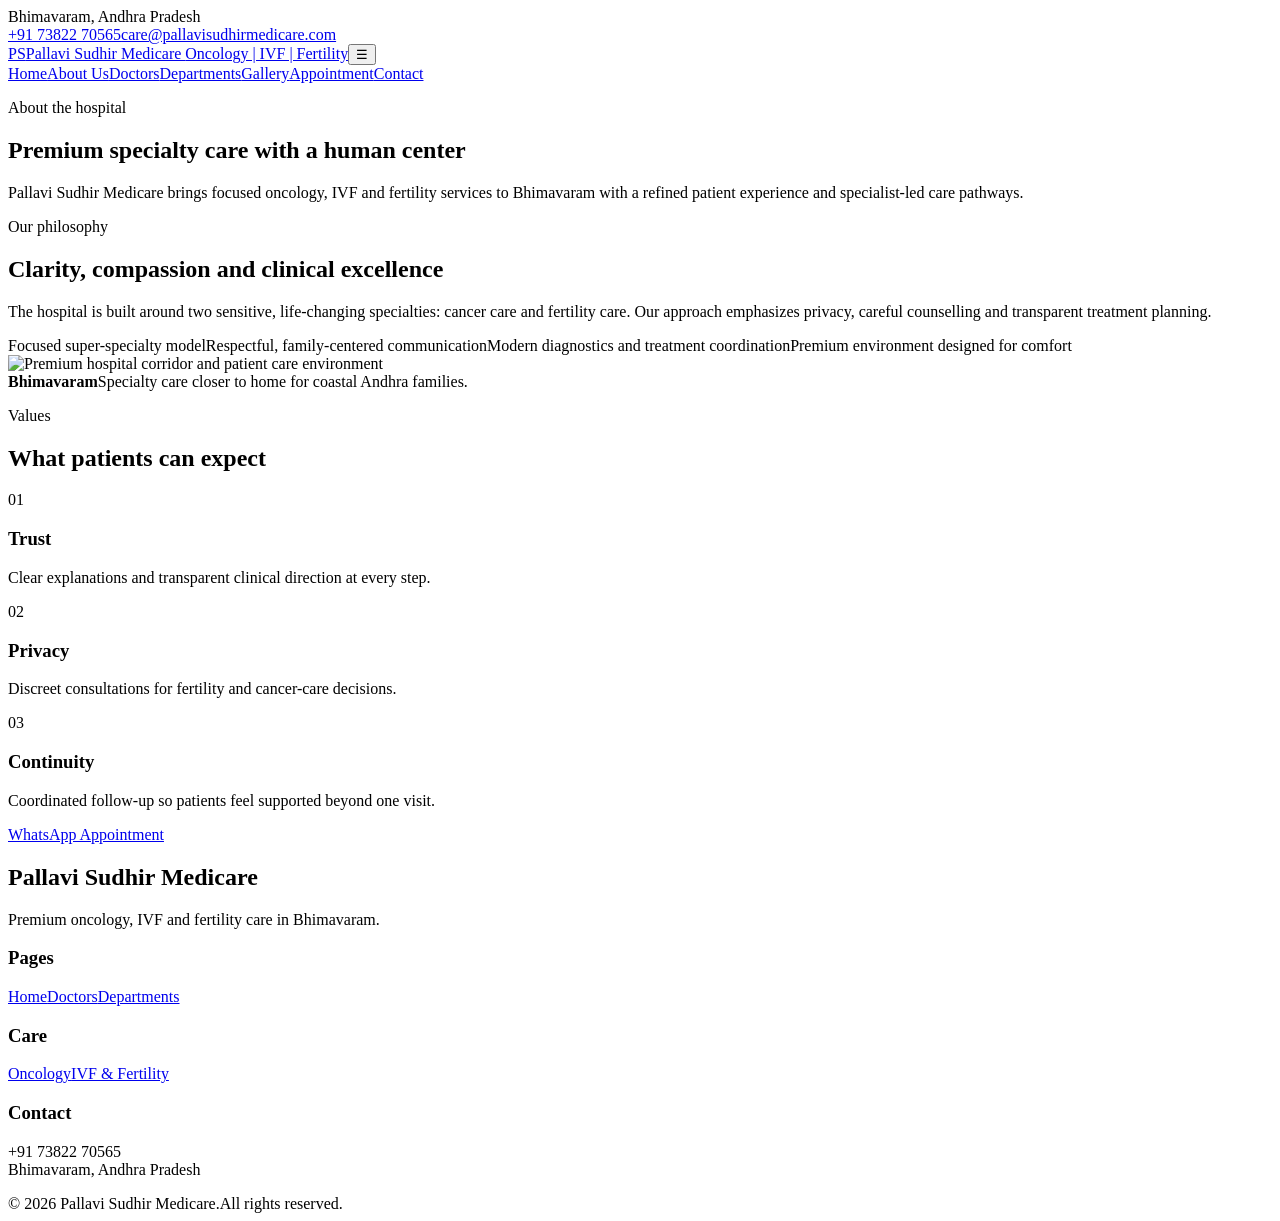
==== about.html @ 3f9d1e71 "Add files via upload" ====
<!doctype html>
<html lang="en">
<head>
  <meta charset="utf-8">
  <meta name="viewport" content="width=device-width, initial-scale=1">
  <title>About Us | Pallavi Sudhir Medicare</title>
  <meta name="description" content="Learn about Pallavi Sudhir Medicare, a premium oncology, IVF and fertility hospital in Bhimavaram, Andhra Pradesh.">
  <link rel="preconnect" href="https://fonts.googleapis.com">
  <link rel="preconnect" href="https://fonts.gstatic.com" crossorigin>
  <link href="https://fonts.googleapis.com/css2?family=Inter:wght@400;600;700;800;900&family=Playfair+Display:wght@700;800&display=swap" rel="stylesheet">
  <link rel="stylesheet" href="assets/css/styles.css">
</head>
<body>
  <header class="topbar"><div class="container"><span>Bhimavaram, Andhra Pradesh</span><div class="topbar-links"><a href="tel:+917382270565">+91 73822 70565</a><a href="mailto:care@pallavisudhirmedicare.com">care@pallavisudhirmedicare.com</a></div></div></header>
  <nav class="nav"><div class="container"><a class="brand" href="index.html"><span class="brand-mark">PS</span><span class="brand-name">Pallavi Sudhir Medicare <span class="brand-line">Oncology | IVF | Fertility</span></span></a><button class="menu-toggle" type="button" aria-expanded="false" aria-label="Open menu">☰</button><div class="nav-links"><a href="index.html">Home</a><a class="active" href="about.html">About Us</a><a href="doctors.html">Doctors</a><a href="departments.html">Departments</a><a href="gallery.html">Gallery</a><a href="appointment.html">Appointment</a><a href="contact.html">Contact</a></div></div></nav>
  <main>
    <section class="page-hero"><div class="container"><p class="section-kicker">About the hospital</p><h1>Premium specialty care with a human center</h1><p class="lead">Pallavi Sudhir Medicare brings focused oncology, IVF and fertility services to Bhimavaram with a refined patient experience and specialist-led care pathways.</p></div></section>
    <section class="section">
      <div class="container split">
        <div>
          <p class="section-kicker">Our philosophy</p>
          <h2>Clarity, compassion and clinical excellence</h2>
          <p class="lead">The hospital is built around two sensitive, life-changing specialties: cancer care and fertility care. Our approach emphasizes privacy, careful counselling and transparent treatment planning.</p>
          <div class="feature-list"><span>Focused super-specialty model</span><span>Respectful, family-centered communication</span><span>Modern diagnostics and treatment coordination</span><span>Premium environment designed for comfort</span></div>
        </div>
        <div class="image-stack"><img src="https://images.unsplash.com/photo-1519494026892-80bbd2d6fd0d?auto=format&fit=crop&w=1100&q=85" alt="Premium hospital corridor and patient care environment"><div class="floating-panel"><strong>Bhimavaram</strong><span>Specialty care closer to home for coastal Andhra families.</span></div></div>
      </div>
    </section>
    <section class="section section-soft"><div class="container"><div class="section-head"><div><p class="section-kicker">Values</p><h2>What patients can expect</h2></div></div><div class="grid-3"><article class="card service-card"><div class="icon">01</div><h3>Trust</h3><p>Clear explanations and transparent clinical direction at every step.</p></article><article class="card service-card"><div class="icon">02</div><h3>Privacy</h3><p>Discreet consultations for fertility and cancer-care decisions.</p></article><article class="card service-card"><div class="icon">03</div><h3>Continuity</h3><p>Coordinated follow-up so patients feel supported beyond one visit.</p></article></div></div></section>
  </main>
  <a class="btn whatsapp-float" href="https://wa.me/917382270565?text=Hello%20Pallavi%20Sudhir%20Medicare%2C%20I%20would%20like%20to%20book%20an%20appointment.">WhatsApp Appointment</a>
  <footer class="footer"><div class="container"><div class="footer-grid"><div><h2>Pallavi Sudhir Medicare</h2><p>Premium oncology, IVF and fertility care in Bhimavaram.</p></div><div><h3>Pages</h3><a href="index.html">Home</a><a href="doctors.html">Doctors</a><a href="departments.html">Departments</a></div><div><h3>Care</h3><a href="departments.html#oncology">Oncology</a><a href="departments.html#fertility">IVF & Fertility</a></div><div><h3>Contact</h3><p>+91 73822 70565<br>Bhimavaram, Andhra Pradesh</p></div></div><div class="footer-bottom"><span>© 2026 Pallavi Sudhir Medicare.</span><span>All rights reserved.</span></div></div></footer>
  <script src="assets/js/main.js"></script>
</body>
</html>
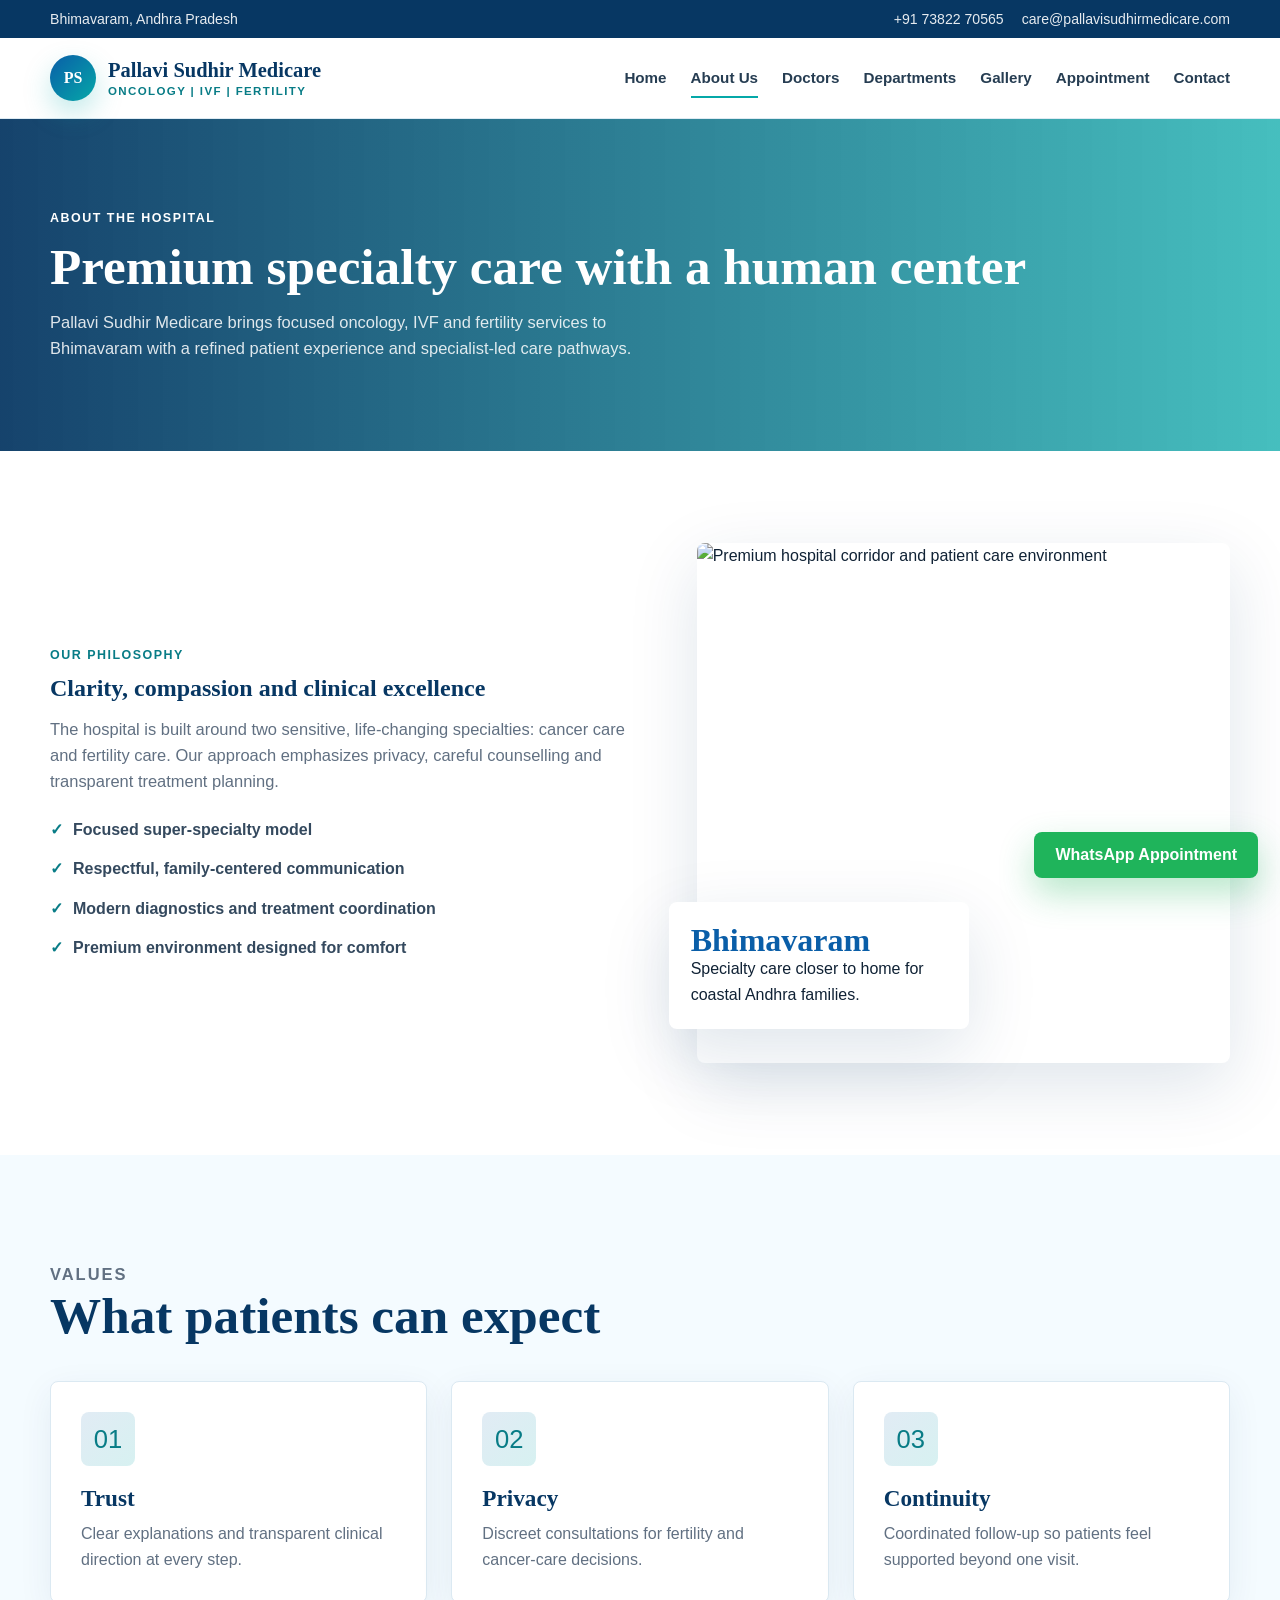
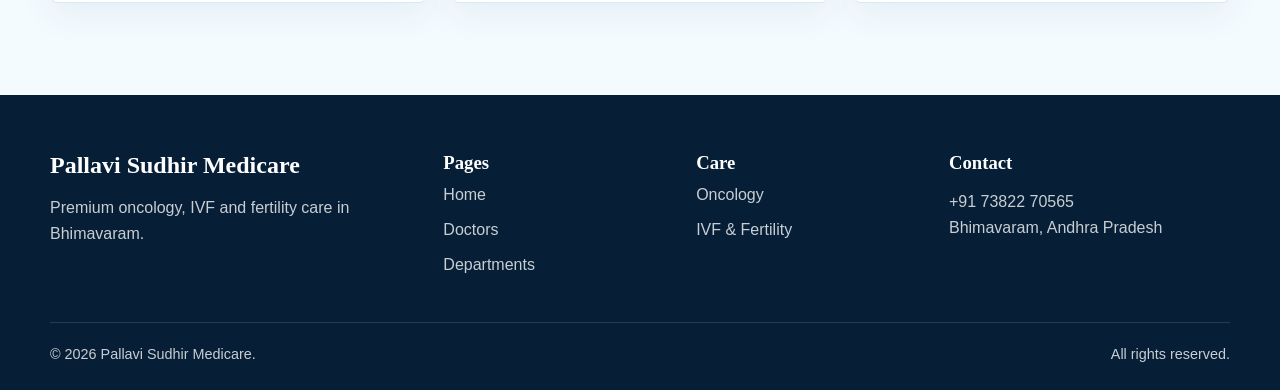
==== commit 6741e571: "Update about.html" ====
--- a/about.html
+++ b/about.html
@@ -8,7 +8,7 @@
   <link rel="preconnect" href="https://fonts.googleapis.com">
   <link rel="preconnect" href="https://fonts.gstatic.com" crossorigin>
   <link href="https://fonts.googleapis.com/css2?family=Inter:wght@400;600;700;800;900&family=Playfair+Display:wght@700;800&display=swap" rel="stylesheet">
-  <link rel="stylesheet" href="assets/css/styles.css">
+  <link rel="stylesheet" href="styles.css">
 </head>
 <body>
   <header class="topbar"><div class="container"><span>Bhimavaram, Andhra Pradesh</span><div class="topbar-links"><a href="tel:+917382270565">+91 73822 70565</a><a href="mailto:care@pallavisudhirmedicare.com">care@pallavisudhirmedicare.com</a></div></div></header>
@@ -30,6 +30,6 @@
   </main>
   <a class="btn whatsapp-float" href="https://wa.me/917382270565?text=Hello%20Pallavi%20Sudhir%20Medicare%2C%20I%20would%20like%20to%20book%20an%20appointment.">WhatsApp Appointment</a>
   <footer class="footer"><div class="container"><div class="footer-grid"><div><h2>Pallavi Sudhir Medicare</h2><p>Premium oncology, IVF and fertility care in Bhimavaram.</p></div><div><h3>Pages</h3><a href="index.html">Home</a><a href="doctors.html">Doctors</a><a href="departments.html">Departments</a></div><div><h3>Care</h3><a href="departments.html#oncology">Oncology</a><a href="departments.html#fertility">IVF & Fertility</a></div><div><h3>Contact</h3><p>+91 73822 70565<br>Bhimavaram, Andhra Pradesh</p></div></div><div class="footer-bottom"><span>© 2026 Pallavi Sudhir Medicare.</span><span>All rights reserved.</span></div></div></footer>
-  <script src="assets/js/main.js"></script>
+  <script src="main.js"></script>
 </body>
 </html>
--- a/styles.css
+++ b/styles.css
@@ -0,0 +1,799 @@
+:root {
+  --navy: #073763;
+  --blue: #0a5ea8;
+  --teal: #05a8a8;
+  --teal-dark: #087c86;
+  --ink: #102235;
+  --muted: #617082;
+  --line: #dbe9f2;
+  --soft: #f4fbff;
+  --white: #ffffff;
+  --gold: #c89a42;
+  --shadow: 0 22px 70px rgba(7, 55, 99, 0.13);
+  --radius: 8px;
+  --max: 1180px;
+}
+
+* { box-sizing: border-box; }
+
+html {
+  scroll-behavior: smooth;
+}
+
+body {
+  margin: 0;
+  font-family: Inter, Arial, sans-serif;
+  color: var(--ink);
+  background: var(--white);
+  line-height: 1.6;
+}
+
+img {
+  display: block;
+  max-width: 100%;
+}
+
+a {
+  color: inherit;
+  text-decoration: none;
+}
+
+.container {
+  width: min(var(--max), calc(100% - 40px));
+  margin: 0 auto;
+}
+
+.topbar {
+  background: var(--navy);
+  color: rgba(255, 255, 255, 0.9);
+  font-size: 0.88rem;
+}
+
+.topbar .container,
+.nav .container {
+  display: flex;
+  align-items: center;
+  justify-content: space-between;
+  gap: 18px;
+}
+
+.topbar .container {
+  min-height: 38px;
+}
+
+.topbar-links {
+  display: flex;
+  gap: 18px;
+  flex-wrap: wrap;
+}
+
+.nav {
+  position: sticky;
+  top: 0;
+  z-index: 30;
+  background: rgba(255, 255, 255, 0.95);
+  backdrop-filter: blur(16px);
+  border-bottom: 1px solid rgba(219, 233, 242, 0.9);
+}
+
+.brand {
+  display: flex;
+  align-items: center;
+  gap: 12px;
+  min-height: 76px;
+}
+
+.brand-mark {
+  width: 46px;
+  height: 46px;
+  display: grid;
+  place-items: center;
+  border-radius: 50%;
+  color: var(--white);
+  font-family: "Playfair Display", Georgia, serif;
+  font-weight: 700;
+  background: linear-gradient(135deg, var(--blue), var(--teal));
+  box-shadow: 0 12px 28px rgba(5, 168, 168, 0.25);
+}
+
+.brand-name {
+  font-family: "Playfair Display", Georgia, serif;
+  font-size: 1.28rem;
+  font-weight: 700;
+  line-height: 1.1;
+  color: var(--navy);
+}
+
+.brand-line {
+  display: block;
+  color: var(--teal-dark);
+  font-family: Inter, Arial, sans-serif;
+  font-size: 0.72rem;
+  font-weight: 700;
+  letter-spacing: 0.12em;
+  text-transform: uppercase;
+  margin-top: 3px;
+}
+
+.nav-links {
+  display: flex;
+  align-items: center;
+  gap: 24px;
+  font-weight: 700;
+  font-size: 0.95rem;
+  color: #263d52;
+}
+
+.nav-links a {
+  padding: 28px 0;
+  position: relative;
+}
+
+.nav-links a::after {
+  content: "";
+  position: absolute;
+  left: 0;
+  right: 0;
+  bottom: 20px;
+  height: 2px;
+  transform: scaleX(0);
+  transform-origin: left;
+  background: var(--teal);
+  transition: transform 180ms ease;
+}
+
+.nav-links a:hover::after,
+.nav-links a.active::after {
+  transform: scaleX(1);
+}
+
+.menu-toggle {
+  display: none;
+  width: 42px;
+  height: 42px;
+  border: 1px solid var(--line);
+  border-radius: var(--radius);
+  background: var(--white);
+  color: var(--navy);
+  font-size: 1.35rem;
+}
+
+.btn {
+  display: inline-flex;
+  align-items: center;
+  justify-content: center;
+  gap: 10px;
+  min-height: 46px;
+  padding: 0 20px;
+  border-radius: var(--radius);
+  border: 1px solid transparent;
+  font-weight: 800;
+  cursor: pointer;
+  transition: transform 180ms ease, box-shadow 180ms ease, background 180ms ease;
+}
+
+.btn:hover {
+  transform: translateY(-1px);
+  box-shadow: 0 14px 30px rgba(7, 55, 99, 0.16);
+}
+
+.btn-primary {
+  background: linear-gradient(135deg, var(--blue), var(--teal));
+  color: var(--white);
+}
+
+.btn-light {
+  background: var(--white);
+  color: var(--navy);
+  border-color: rgba(255, 255, 255, 0.5);
+}
+
+.btn-outline {
+  border-color: var(--line);
+  color: var(--navy);
+  background: var(--white);
+}
+
+.hero {
+  position: relative;
+  min-height: 680px;
+  display: grid;
+  align-items: center;
+  overflow: hidden;
+  color: var(--white);
+  background:
+    linear-gradient(90deg, rgba(5, 39, 73, 0.94), rgba(5, 69, 104, 0.78) 42%, rgba(5, 168, 168, 0.25)),
+    url("https://images.unsplash.com/photo-1631217872822-7a7584bc6b87?auto=format&fit=crop&w=1800&q=85") center right / cover;
+}
+
+.hero::after {
+  content: "";
+  position: absolute;
+  inset: auto 0 0;
+  height: 140px;
+  background: linear-gradient(180deg, transparent, rgba(244, 251, 255, 0.95));
+}
+
+.hero-content {
+  position: relative;
+  z-index: 1;
+  max-width: 720px;
+  padding: 94px 0 130px;
+}
+
+.eyebrow {
+  display: inline-flex;
+  align-items: center;
+  gap: 10px;
+  margin: 0 0 18px;
+  color: var(--teal);
+  font-weight: 900;
+  letter-spacing: 0.12em;
+  text-transform: uppercase;
+  font-size: 0.8rem;
+}
+
+.eyebrow::before {
+  content: "";
+  width: 34px;
+  height: 2px;
+  background: currentColor;
+}
+
+h1,
+h2,
+h3 {
+  font-family: "Playfair Display", Georgia, serif;
+  color: var(--navy);
+  line-height: 1.08;
+  margin: 0;
+}
+
+.hero h1 {
+  color: var(--white);
+  font-size: clamp(2.7rem, 6vw, 5.8rem);
+  max-width: 760px;
+  letter-spacing: 0;
+}
+
+.hero p {
+  margin: 22px 0 0;
+  max-width: 640px;
+  font-size: 1.15rem;
+  color: rgba(255, 255, 255, 0.88);
+}
+
+.hero-actions,
+.section-actions {
+  display: flex;
+  align-items: center;
+  flex-wrap: wrap;
+  gap: 14px;
+  margin-top: 32px;
+}
+
+.hero-stats {
+  display: grid;
+  grid-template-columns: repeat(3, 1fr);
+  gap: 1px;
+  width: min(960px, calc(100% - 40px));
+  margin: -70px auto 0;
+  position: relative;
+  z-index: 3;
+  border-radius: var(--radius);
+  overflow: hidden;
+  box-shadow: var(--shadow);
+  background: var(--line);
+}
+
+.stat {
+  background: var(--white);
+  padding: 26px;
+}
+
+.stat strong {
+  display: block;
+  color: var(--navy);
+  font-size: 1.75rem;
+  line-height: 1;
+  font-family: "Playfair Display", Georgia, serif;
+}
+
+.stat span {
+  color: var(--muted);
+  font-weight: 700;
+  font-size: 0.92rem;
+}
+
+.section {
+  padding: 92px 0;
+}
+
+.section-soft {
+  background: var(--soft);
+}
+
+.section-head {
+  display: flex;
+  align-items: end;
+  justify-content: space-between;
+  gap: 30px;
+  margin-bottom: 38px;
+}
+
+.section-kicker {
+  color: var(--teal-dark);
+  font-weight: 900;
+  letter-spacing: 0.12em;
+  text-transform: uppercase;
+  font-size: 0.78rem;
+  margin: 0 0 10px;
+}
+
+.section-head h2,
+.page-hero h1 {
+  font-size: clamp(2rem, 4vw, 3.5rem);
+}
+
+.section-head p,
+.lead {
+  max-width: 650px;
+  color: var(--muted);
+  margin: 14px 0 0;
+  font-size: 1.03rem;
+}
+
+.grid-2,
+.grid-3,
+.grid-4 {
+  display: grid;
+  gap: 24px;
+}
+
+.grid-2 { grid-template-columns: repeat(2, 1fr); }
+.grid-3 { grid-template-columns: repeat(3, 1fr); }
+.grid-4 { grid-template-columns: repeat(4, 1fr); }
+
+.card {
+  background: var(--white);
+  border: 1px solid var(--line);
+  border-radius: var(--radius);
+  overflow: hidden;
+  box-shadow: 0 10px 35px rgba(7, 55, 99, 0.07);
+}
+
+.card-body {
+  padding: 26px;
+}
+
+.card h3 {
+  font-size: 1.45rem;
+  margin-bottom: 10px;
+}
+
+.card p {
+  color: var(--muted);
+  margin: 0;
+}
+
+.doctor-card img,
+.gallery-card img {
+  width: 100%;
+  height: 300px;
+  object-fit: cover;
+}
+
+.doctor-meta {
+  color: var(--teal-dark);
+  font-weight: 900;
+  margin-bottom: 12px;
+}
+
+.service-card {
+  padding: 30px;
+  min-height: 100%;
+}
+
+.icon {
+  width: 54px;
+  height: 54px;
+  display: grid;
+  place-items: center;
+  border-radius: var(--radius);
+  background: linear-gradient(135deg, rgba(10, 94, 168, 0.12), rgba(5, 168, 168, 0.16));
+  color: var(--teal-dark);
+  font-size: 1.6rem;
+  margin-bottom: 20px;
+}
+
+.feature-list {
+  display: grid;
+  gap: 14px;
+  margin-top: 22px;
+}
+
+.feature-list span,
+.check-item {
+  display: flex;
+  gap: 10px;
+  color: #34495e;
+  font-weight: 700;
+}
+
+.feature-list span::before,
+.check-item::before {
+  content: "✓";
+  color: var(--teal-dark);
+  font-weight: 900;
+}
+
+.split {
+  display: grid;
+  grid-template-columns: 1fr 0.9fr;
+  gap: 54px;
+  align-items: center;
+}
+
+.image-stack {
+  position: relative;
+}
+
+.image-stack img {
+  width: 100%;
+  height: 520px;
+  object-fit: cover;
+  border-radius: var(--radius);
+  box-shadow: var(--shadow);
+}
+
+.floating-panel {
+  position: absolute;
+  left: -28px;
+  bottom: 34px;
+  width: min(300px, 80%);
+  padding: 22px;
+  border-radius: var(--radius);
+  background: var(--white);
+  box-shadow: var(--shadow);
+}
+
+.floating-panel strong {
+  display: block;
+  font-size: 2rem;
+  line-height: 1;
+  color: var(--blue);
+  font-family: "Playfair Display", Georgia, serif;
+}
+
+.testimonial {
+  padding: 30px;
+}
+
+.stars {
+  color: var(--gold);
+  letter-spacing: 0.08em;
+  margin-bottom: 18px;
+}
+
+.quote {
+  font-family: "Playfair Display", Georgia, serif;
+  font-size: 1.35rem;
+  color: var(--navy);
+  line-height: 1.35;
+}
+
+.author {
+  margin-top: 18px;
+  color: var(--muted);
+  font-weight: 800;
+}
+
+.cta-band {
+  background: linear-gradient(135deg, var(--navy), var(--blue) 58%, var(--teal-dark));
+  color: var(--white);
+  padding: 62px 0;
+}
+
+.cta-band .container {
+  display: flex;
+  justify-content: space-between;
+  align-items: center;
+  gap: 28px;
+}
+
+.cta-band h2 {
+  color: var(--white);
+  font-size: clamp(1.8rem, 3vw, 3rem);
+}
+
+.cta-band p {
+  color: rgba(255, 255, 255, 0.82);
+  margin: 12px 0 0;
+  max-width: 680px;
+}
+
+.page-hero {
+  padding: 90px 0;
+  background:
+    linear-gradient(90deg, rgba(7, 55, 99, 0.94), rgba(5, 168, 168, 0.74)),
+    url("https://images.unsplash.com/photo-1586773860418-d37222d8fce3?auto=format&fit=crop&w=1600&q=85") center / cover;
+  color: var(--white);
+}
+
+.page-hero h1,
+.page-hero .lead,
+.page-hero .section-kicker {
+  color: var(--white);
+}
+
+.page-hero .lead {
+  color: rgba(255, 255, 255, 0.86);
+}
+
+.form {
+  display: grid;
+  gap: 16px;
+}
+
+.form-grid {
+  display: grid;
+  grid-template-columns: repeat(2, 1fr);
+  gap: 16px;
+}
+
+label {
+  display: grid;
+  gap: 8px;
+  font-weight: 800;
+  color: var(--navy);
+}
+
+input,
+select,
+textarea {
+  width: 100%;
+  border: 1px solid var(--line);
+  border-radius: var(--radius);
+  padding: 14px 15px;
+  font: inherit;
+  color: var(--ink);
+  background: var(--white);
+}
+
+textarea {
+  min-height: 132px;
+  resize: vertical;
+}
+
+.map {
+  width: 100%;
+  height: 360px;
+  border: 0;
+  border-radius: var(--radius);
+  box-shadow: 0 10px 35px rgba(7, 55, 99, 0.07);
+}
+
+.contact-card {
+  padding: 28px;
+}
+
+.contact-line {
+  display: grid;
+  gap: 4px;
+  padding: 16px 0;
+  border-bottom: 1px solid var(--line);
+}
+
+.contact-line:last-child {
+  border-bottom: 0;
+}
+
+.contact-line strong {
+  color: var(--navy);
+}
+
+.whatsapp-float {
+  position: fixed;
+  right: 22px;
+  bottom: 22px;
+  z-index: 40;
+  background: #1fb45b;
+  color: var(--white);
+  box-shadow: 0 15px 35px rgba(31, 180, 91, 0.32);
+}
+
+.footer {
+  background: #061f36;
+  color: rgba(255, 255, 255, 0.78);
+  padding: 58px 0 24px;
+}
+
+.footer h3,
+.footer h2 {
+  color: var(--white);
+}
+
+.footer-grid {
+  display: grid;
+  grid-template-columns: 1.3fr 0.8fr 0.8fr 1fr;
+  gap: 28px;
+  padding-bottom: 36px;
+  border-bottom: 1px solid rgba(255, 255, 255, 0.13);
+}
+
+.footer a {
+  display: block;
+  margin: 9px 0;
+  color: rgba(255, 255, 255, 0.78);
+}
+
+.footer-bottom {
+  padding-top: 20px;
+  display: flex;
+  justify-content: space-between;
+  gap: 16px;
+  flex-wrap: wrap;
+  font-size: 0.9rem;
+}
+
+.gallery-card img {
+  height: 260px;
+}
+
+.timeline {
+  display: grid;
+  gap: 18px;
+}
+
+.timeline-item {
+  border-left: 3px solid var(--teal);
+  padding-left: 20px;
+}
+
+.sr-only {
+  position: absolute;
+  width: 1px;
+  height: 1px;
+  padding: 0;
+  margin: -1px;
+  overflow: hidden;
+  clip: rect(0, 0, 0, 0);
+  white-space: nowrap;
+  border: 0;
+}
+
+@media (max-width: 980px) {
+  .nav-links {
+    position: absolute;
+    left: 20px;
+    right: 20px;
+    top: 76px;
+    display: none;
+    flex-direction: column;
+    align-items: stretch;
+    gap: 0;
+    padding: 12px;
+    background: var(--white);
+    border: 1px solid var(--line);
+    border-radius: var(--radius);
+    box-shadow: var(--shadow);
+  }
+
+  .nav-links.open {
+    display: flex;
+  }
+
+  .nav-links a {
+    padding: 13px 10px;
+  }
+
+  .nav-links a::after {
+    display: none;
+  }
+
+  .menu-toggle {
+    display: block;
+  }
+
+  .grid-4,
+  .grid-3,
+  .split,
+  .footer-grid {
+    grid-template-columns: 1fr 1fr;
+  }
+
+  .hero {
+    min-height: 620px;
+    background-position: center;
+  }
+
+  .hero-stats {
+    grid-template-columns: 1fr;
+  }
+
+  .cta-band .container {
+    align-items: flex-start;
+    flex-direction: column;
+  }
+}
+
+@media (max-width: 680px) {
+  .container {
+    width: min(100% - 28px, var(--max));
+  }
+
+  .topbar .container {
+    align-items: flex-start;
+    flex-direction: column;
+    padding: 10px 0;
+    gap: 6px;
+  }
+
+  .brand-name {
+    font-size: 1.08rem;
+  }
+
+  .brand-mark {
+    width: 40px;
+    height: 40px;
+  }
+
+  .hero {
+    min-height: 650px;
+    background:
+      linear-gradient(180deg, rgba(5, 39, 73, 0.95), rgba(5, 69, 104, 0.84)),
+      url("https://images.unsplash.com/photo-1631217872822-7a7584bc6b87?auto=format&fit=crop&w=1000&q=82") center / cover;
+  }
+
+  .hero-content {
+    padding: 68px 0 120px;
+  }
+
+  .hero h1 {
+    font-size: 2.75rem;
+  }
+
+  .section {
+    padding: 66px 0;
+  }
+
+  .section-head {
+    display: block;
+  }
+
+  .grid-4,
+  .grid-3,
+  .grid-2,
+  .split,
+  .footer-grid,
+  .form-grid {
+    grid-template-columns: 1fr;
+  }
+
+  .doctor-card img,
+  .image-stack img {
+    height: 360px;
+  }
+
+  .floating-panel {
+    position: static;
+    width: 100%;
+    margin-top: 16px;
+  }
+
+  .hero-actions,
+  .section-actions {
+    align-items: stretch;
+    flex-direction: column;
+  }
+
+  .btn {
+    width: 100%;
+  }
+
+  .whatsapp-float {
+    left: 14px;
+    right: 14px;
+    bottom: 14px;
+  }
+}
